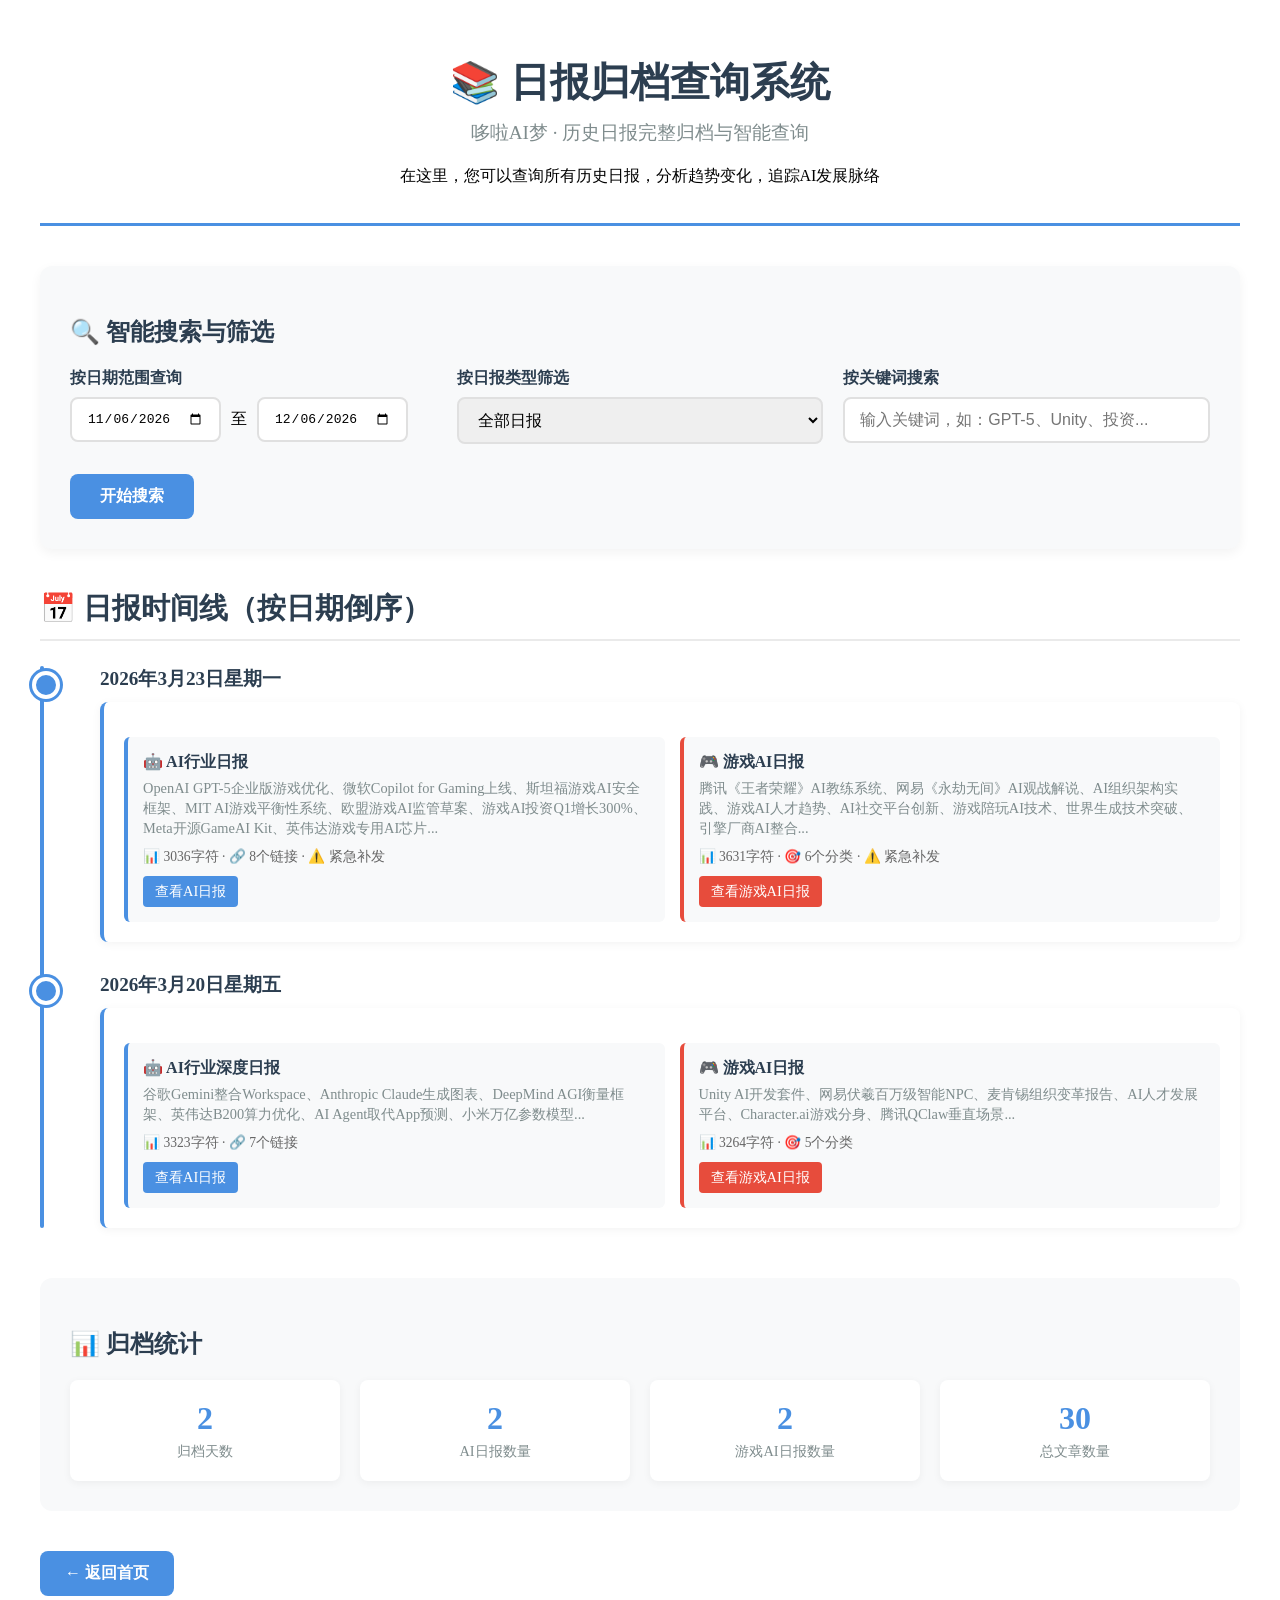
==== archive.html @ eb5c9e2b "重大升级：1.添加日报内容联动导航 2.创建归档查询页面 3.添加时间线视图 4.添加智能搜索功能 5.更新网站导航" ====
<!DOCTYPE html>
<html lang="zh-CN">
<head>
    <meta charset="UTF-8">
    <meta name="viewport" content="width=device-width, initial-scale=1.0">
    <title>日报归档查询 - 哆啦AI梦</title>
    <link rel="stylesheet" href="assets/style.css">
    <style>
        .archive-container {
            max-width: 1200px;
            margin: 0 auto;
            padding: 20px;
        }
        
        .archive-header {
            text-align: center;
            margin-bottom: 40px;
            padding-bottom: 20px;
            border-bottom: 3px solid #4a90e2;
        }
        
        .archive-title {
            font-size: 2.5em;
            color: #2c3e50;
            margin-bottom: 10px;
        }
        
        .archive-subtitle {
            font-size: 1.2em;
            color: #7f8c8d;
            margin-bottom: 20px;
        }
        
        .search-section {
            background: #f8f9fa;
            padding: 30px;
            border-radius: 12px;
            margin-bottom: 40px;
            box-shadow: 0 4px 12px rgba(0,0,0,0.05);
        }
        
        .search-title {
            font-size: 1.5em;
            color: #2c3e50;
            margin-bottom: 20px;
        }
        
        .search-controls {
            display: grid;
            grid-template-columns: repeat(auto-fit, minmax(250px, 1fr));
            gap: 20px;
            margin-bottom: 20px;
        }
        
        .search-group {
            display: flex;
            flex-direction: column;
        }
        
        .search-label {
            font-weight: 600;
            margin-bottom: 8px;
            color: #2c3e50;
        }
        
        .search-input, .search-select {
            padding: 12px 15px;
            border: 2px solid #e0e0e0;
            border-radius: 8px;
            font-size: 1em;
            transition: border-color 0.3s;
        }
        
        .search-input:focus, .search-select:focus {
            outline: none;
            border-color: #4a90e2;
        }
        
        .search-button {
            padding: 12px 30px;
            background: #4a90e2;
            color: white;
            border: none;
            border-radius: 8px;
            font-size: 1em;
            font-weight: 600;
            cursor: pointer;
            transition: background 0.3s;
            margin-top: 10px;
        }
        
        .search-button:hover {
            background: #357ae8;
        }
        
        .timeline-section {
            margin-bottom: 50px;
        }
        
        .timeline-title {
            font-size: 1.8em;
            color: #2c3e50;
            margin-bottom: 25px;
            padding-bottom: 10px;
            border-bottom: 2px solid #eaeaea;
        }
        
        .timeline {
            position: relative;
            padding-left: 30px;
        }
        
        .timeline::before {
            content: '';
            position: absolute;
            left: 0;
            top: 0;
            bottom: 0;
            width: 4px;
            background: #4a90e2;
            border-radius: 2px;
        }
        
        .timeline-item {
            position: relative;
            margin-bottom: 30px;
            padding-left: 30px;
        }
        
        .timeline-item::before {
            content: '';
            position: absolute;
            left: -38px;
            top: 5px;
            width: 20px;
            height: 20px;
            background: #4a90e2;
            border-radius: 50%;
            border: 4px solid white;
            box-shadow: 0 0 0 3px #4a90e2;
        }
        
        .timeline-date {
            font-size: 1.2em;
            font-weight: 700;
            color: #2c3e50;
            margin-bottom: 10px;
        }
        
        .timeline-content {
            background: white;
            padding: 20px;
            border-radius: 8px;
            box-shadow: 0 2px 10px rgba(0,0,0,0.05);
            border-left: 4px solid #4a90e2;
        }
        
        .daily-links {
            display: grid;
            grid-template-columns: repeat(auto-fit, minmax(300px, 1fr));
            gap: 15px;
            margin-top: 15px;
        }
        
        .daily-link-card {
            background: #f8f9fa;
            padding: 15px;
            border-radius: 6px;
            border-left: 4px solid #e74c3c;
            transition: transform 0.2s;
        }
        
        .daily-link-card.ai {
            border-left-color: #4a90e2;
        }
        
        .daily-link-card:hover {
            transform: translateY(-2px);
            box-shadow: 0 4px 8px rgba(0,0,0,0.1);
        }
        
        .daily-link-title {
            font-weight: 600;
            margin-bottom: 5px;
            color: #2c3e50;
        }
        
        .daily-link-desc {
            font-size: 0.9em;
            color: #7f8c8d;
            margin-bottom: 10px;
            line-height: 1.4;
        }
        
        .daily-link-button {
            display: inline-block;
            padding: 6px 12px;
            background: #4a90e2;
            color: white;
            text-decoration: none;
            border-radius: 4px;
            font-size: 0.9em;
            transition: background 0.3s;
        }
        
        .daily-link-button.ai {
            background: #4a90e2;
        }
        
        .daily-link-button.gaming {
            background: #e74c3c;
        }
        
        .daily-link-button:hover {
            opacity: 0.9;
        }
        
        .stats-section {
            background: #f8f9fa;
            padding: 30px;
            border-radius: 12px;
            margin-top: 40px;
        }
        
        .stats-title {
            font-size: 1.5em;
            color: #2c3e50;
            margin-bottom: 20px;
        }
        
        .stats-grid {
            display: grid;
            grid-template-columns: repeat(auto-fit, minmax(200px, 1fr));
            gap: 20px;
        }
        
        .stat-card {
            background: white;
            padding: 20px;
            border-radius: 8px;
            text-align: center;
            box-shadow: 0 2px 8px rgba(0,0,0,0.05);
        }
        
        .stat-value {
            font-size: 2em;
            font-weight: 700;
            color: #4a90e2;
            margin-bottom: 5px;
        }
        
        .stat-label {
            font-size: 0.9em;
            color: #7f8c8d;
        }
        
        .back-home {
            display: inline-block;
            margin-top: 40px;
            padding: 12px 25px;
            background: #4a90e2;
            color: white;
            text-decoration: none;
            border-radius: 8px;
            font-weight: 600;
            transition: background 0.3s;
        }
        
        .back-home:hover {
            background: #357ae8;
        }
        
        @media (max-width: 768px) {
            .archive-container {
                padding: 15px;
            }
            
            .archive-title {
                font-size: 2em;
            }
            
            .search-controls {
                grid-template-columns: 1fr;
            }
            
            .timeline {
                padding-left: 20px;
            }
            
            .timeline-item {
                padding-left: 20px;
            }
            
            .timeline-item::before {
                left: -28px;
            }
        }
    </style>
</head>
<body>
    <div class="archive-container">
        <div class="archive-header">
            <h1 class="archive-title">📚 日报归档查询系统</h1>
            <div class="archive-subtitle">哆啦AI梦 · 历史日报完整归档与智能查询</div>
            <p>在这里，您可以查询所有历史日报，分析趋势变化，追踪AI发展脉络</p>
        </div>
        
        <div class="search-section">
            <h2 class="search-title">🔍 智能搜索与筛选</h2>
            <div class="search-controls">
                <div class="search-group">
                    <label class="search-label">按日期范围查询</label>
                    <div style="display: flex; gap: 10px;">
                        <input type="date" class="search-input" id="start-date" value="2026-03-20">
                        <span style="align-self: center;">至</span>
                        <input type="date" class="search-input" id="end-date" value="2026-03-23">
                    </div>
                </div>
                
                <div class="search-group">
                    <label class="search-label">按日报类型筛选</label>
                    <select class="search-select" id="daily-type">
                        <option value="all">全部日报</option>
                        <option value="ai">AI行业日报</option>
                        <option value="gaming">游戏AI日报</option>
                    </select>
                </div>
                
                <div class="search-group">
                    <label class="search-label">按关键词搜索</label>
                    <input type="text" class="search-input" id="keyword-search" placeholder="输入关键词，如：GPT-5、Unity、投资...">
                </div>
            </div>
            <button class="search-button" onclick="searchDaily()">开始搜索</button>
        </div>
        
        <div class="timeline-section">
            <h2 class="timeline-title">📅 日报时间线（按日期倒序）</h2>
            <div class="timeline" id="daily-timeline">
                <!-- 时间线内容由JavaScript动态生成 -->
            </div>
        </div>
        
        <div class="stats-section">
            <h2 class="stats-title">📊 归档统计</h2>
            <div class="stats-grid">
                <div class="stat-card">
                    <div class="stat-value" id="total-days">2</div>
                    <div class="stat-label">归档天数</div>
                </div>
                <div class="stat-card">
                    <div class="stat-value" id="total-ai">2</div>
                    <div class="stat-label">AI日报数量</div>
                </div>
                <div class="stat-card">
                    <div class="stat-value" id="total-gaming">2</div>
                    <div class="stat-label">游戏AI日报数量</div>
                </div>
                <div class="stat-card">
                    <div class="stat-value" id="total-articles">18</div>
                    <div class="stat-label">总文章数量</div>
                </div>
            </div>
        </div>
        
        <a href="index.html" class="back-home">← 返回首页</a>
    </div>
    
    <script>
        // 日报数据
        const dailyData = {
            "2026-03-23": {
                ai: {
                    title: "AI行业日报",
                    description: "OpenAI GPT-5企业版游戏优化、微软Copilot for Gaming上线、斯坦福游戏AI安全框架、MIT AI游戏平衡性系统、欧盟游戏AI监管草案、游戏AI投资Q1增长300%、Meta开源GameAI Kit、英伟达游戏专用AI芯片...",
                    link: "daily/ai/2026-03-23.html",
                    stats: ["📊 3036字符", "🔗 8个链接", "⚠️ 紧急补发"],
                    articles: 8
                },
                gaming: {
                    title: "游戏AI日报",
                    description: "腾讯《王者荣耀》AI教练系统、网易《永劫无间》AI观战解说、AI组织架构实践、游戏AI人才趋势、AI社交平台创新、游戏陪玩AI技术、世界生成技术突破、引擎厂商AI整合...",
                    link: "daily/gaming/2026-03-23.html",
                    stats: ["📊 3631字符", "🎯 6个分类", "⚠️ 紧急补发"],
                    articles: 10
                }
            },
            "2026-03-20": {
                ai: {
                    title: "AI行业深度日报",
                    description: "谷歌Gemini整合Workspace、Anthropic Claude生成图表、DeepMind AGI衡量框架、英伟达B200算力优化、AI Agent取代App预测、小米万亿参数模型...",
                    link: "daily/ai/2026-03-20.html",
                    stats: ["📊 3323字符", "🔗 7个链接"],
                    articles: 7
                },
                gaming: {
                    title: "游戏AI日报",
                    description: "Unity AI开发套件、网易伏羲百万级智能NPC、麦肯锡组织变革报告、AI人才发展平台、Character.ai游戏分身、腾讯QClaw垂直场景...",
                    link: "daily/gaming/2026-03-20.html",
                    stats: ["📊 3264字符", "🎯 5个分类"],
                    articles: 5
                }
            }
        };
        
        // 初始化页面
        document.addEventListener('DOMContentLoaded', function() {
            renderTimeline();
            updateStats();
            setupSearch();
        });
        
        // 渲染时间线
        function renderTimeline(filteredData = dailyData) {
            const timeline = document.getElementById('daily-timeline');
            timeline.innerHTML = '';
            
            // 按日期倒序排序
            const dates = Object.keys(filteredData).sort((a, b) => new Date(b) - new Date(a));
            
            dates.forEach(date => {
                const item = document.createElement('div');
                item.className = 'timeline-item';
                
                const dateObj = new Date(date);
                const dateStr = dateObj.toLocaleDateString('zh-CN', {
                    year: 'numeric',
                    month: 'long',
                    day: 'numeric',
                    weekday: 'long'
                });
                
                let content = `
                    <div class="timeline-date">${dateStr}</div>
                    <div class="timeline-content">
                        <div class="daily-links">
                `;
                
                // 添加AI日报
                if (filteredData[date].ai) {
                    content += `
                        <div class="daily-link-card ai">
                            <div class="daily-link-title">🤖 ${filteredData[date].ai.title}</div>
                            <div class="daily-link-desc">${filteredData[date].ai.description}</div>
                            <div style="margin-bottom: 10px; font-size: 0.85em; color: #666;">
                                ${filteredData[date].ai.stats.join(' · ')}
                            </div>
                            <a href="${filteredData[date].ai.link}" class="daily-link-button ai" target="_blank">查看AI日报</a>
                        </div>
                    `;
                }
                
                // 添加游戏AI日报
                if (filteredData[date].gaming) {
                    content += `
                        <div class="daily-link-card">
                            <div class="daily-link-title">🎮 ${filteredData[date].gaming.title}</div>
                            <div class="daily-link-desc">${filteredData[date].gaming.description}</div>
                            <div style="margin-bottom: 10px; font-size: 0.85em; color: #666;">
                                ${filteredData[date].gaming.stats.join(' · ')}
                            </div>
                            <a href="${filteredData[date].gaming.link}" class="daily-link-button gaming" target="_blank">查看游戏AI日报</a>
                        </div>
                    `;
                }
                
                content += `
                        </div>
                    </div>
                `;
                
                item.innerHTML = content;
                timeline.appendChild(item);
            });
        }
        
        // 更新统计信息
        function updateStats() {
            const dates = Object.keys(dailyData);
            const totalAI = dates.reduce((sum, date) => sum + (dailyData[date].ai ? 1 : 0), 0);
            const totalGaming = dates.reduce((sum, date) => sum + (dailyData[date].gaming ? 1 : 0), 0);
            const totalArticles = dates.reduce((sum, date) => {
                let count = 0;
                if (dailyData[date].ai) count += dailyData[date].ai.articles;
                if (dailyData[date].gaming) count += dailyData[date].gaming.articles;
                return sum + count;
            }, 0);
            
            document.getElementById('total-days').textContent = dates.length;
            document.getElementById('total-ai').textContent = totalAI;
            document.getElementById('total-gaming').textContent = totalGaming;
            document.getElementById('total-articles').textContent = totalArticles;
        }
        
        // 设置搜索功能
        function setupSearch() {
            // 设置默认日期为今天
            const today = new Date().toISOString().split('T')[0];
            document.getElementById('end-date').value = today;
            
            // 设置开始日期为30天前
            const thirtyDaysAgo = new Date();
            thirtyDaysAgo.setDate(thirtyDaysAgo.getDate() - 30);
            document.getElementById('start-date').value = thirtyDaysAgo.toISOString().split('T')[0];
            
            // 为搜索输入添加回车键支持
            document.getElementById('keyword-search').addEventListener('keypress', function(e) {
                if (e.key === 'Enter') {
                    searchDaily();
                }
            });
        }
        
        // 搜索日报
        function searchDaily() {
            const startDate = document.getElementById('start-date').value;
            const endDate = document.getElementById('end-date').value;
            const dailyType = document.getElementById('daily-type').value;
            const keyword = document.getElementById('keyword-search').value.toLowerCase().trim();
            
            let filteredData = {};
            
            // 按日期范围筛选
            Object.keys(dailyData).forEach(date => {
                if (date >= startDate && date <= endDate) {
                    filteredData[date] = {};
                    
                    // 按日报类型筛选
                    if (dailyType === 'all' || dailyType === 'ai') {
                        if (dailyData[date].ai) {
                            // 按关键词筛选
                            if (!keyword || 
                                dailyData[date].ai.title.toLowerCase().includes(keyword) ||
                                dailyData[date].ai.description.toLowerCase().includes(keyword)) {
                                filteredData[date].ai = dailyData[date].ai;
                            }
                        }
                    }
                    
                    if (dailyType === 'all' || dailyType === 'gaming') {
                        if (dailyData[date].gaming) {
                            // 按关键词筛选
                            if (!keyword || 
                                dailyData[date].gaming.title.toLowerCase().includes(keyword) ||
                                dailyData[date].gaming.description.toLowerCase().includes(keyword)) {
                                filteredData[date].gaming = dailyData[date].gaming;
                            }
                        }
                    }
                    
                    // 如果该日期没有符合条件的日报，删除该日期
                    if (Object.keys(filteredData[date]).length === 0) {
                        delete filteredData[date];
                    }
                }
            });
            
            // 渲染筛选后的时间线
            renderTimeline(filteredData);
            
            // 更新统计信息
            updateFilteredStats(filteredData);
            
            // 显示搜索结果提示
            const resultCount = Object.keys(filteredData).length;
            const searchInfo = document.createElement('div');
            searchInfo.className = 'search-info';
            searchInfo.style.cssText = 'margin-top: 20px; padding: 15px; background: #e8f4fd; border-radius: 8px; color: #2c3e50;';
            
            let infoText = `找到 ${resultCount} 天的日报`;
            if (keyword) {
                infoText += `，包含关键词"${keyword}"`;
            }
            if (dailyType !== 'all') {
                infoText += `，类型：${dailyType === 'ai' ? 'AI日报' : '游戏AI日报'}`;
            }
            
            searchInfo.innerHTML = `<strong>🔍 搜索结果：</strong> ${infoText}`;
            
            const existingInfo = document.querySelector('.search-info');
            if (existingInfo) {
                existingInfo.remove();
            }
            
            document.querySelector('.search-section').appendChild(searchInfo);
        }
        
        // 更新筛选后的统计信息
        function updateFilteredStats(filteredData) {
            const dates = Object.keys(filteredData);
            const totalAI = dates.reduce((sum, date) => sum + (filteredData[date].ai ? 1 : 0), 0);
            const totalGaming = dates.reduce((sum, date) => sum + (filteredData[date].gaming ? 1 : 0), 0);
            const totalArticles = dates.reduce((sum, date) => {
                let count = 0;
                if (filteredData[date].ai) count += filteredData[date].ai.articles;
                if (filteredData[date].gaming) count += filteredData[date].gaming.articles;
                return sum + count;
            }, 0);
            
            document.getElementById('total-days').textContent = dates.length;
            document.getElementById('total-ai').textContent = totalAI;
            document.getElementById('total-gaming').textContent = totalGaming;
            document.getElementById('total-articles').textContent = totalArticles;
        }
        
        // 从JSON文件加载数据（未来扩展）
        async function loadArchiveData() {
            try {
                const response = await fetch('data/daily-index.json');
                if (response.ok) {
                    const data = await response.json();
                    // 这里可以将JSON数据转换为dailyData格式
                    console.log('归档数据加载成功:', data);
                }
            } catch (error) {
                console.log('使用内置归档数据，JSON加载失败:', error);
            }
        }
        
        // 页面加载后尝试加载外部数据
        setTimeout(loadArchiveData, 100);
    </script>
</body>
</html>
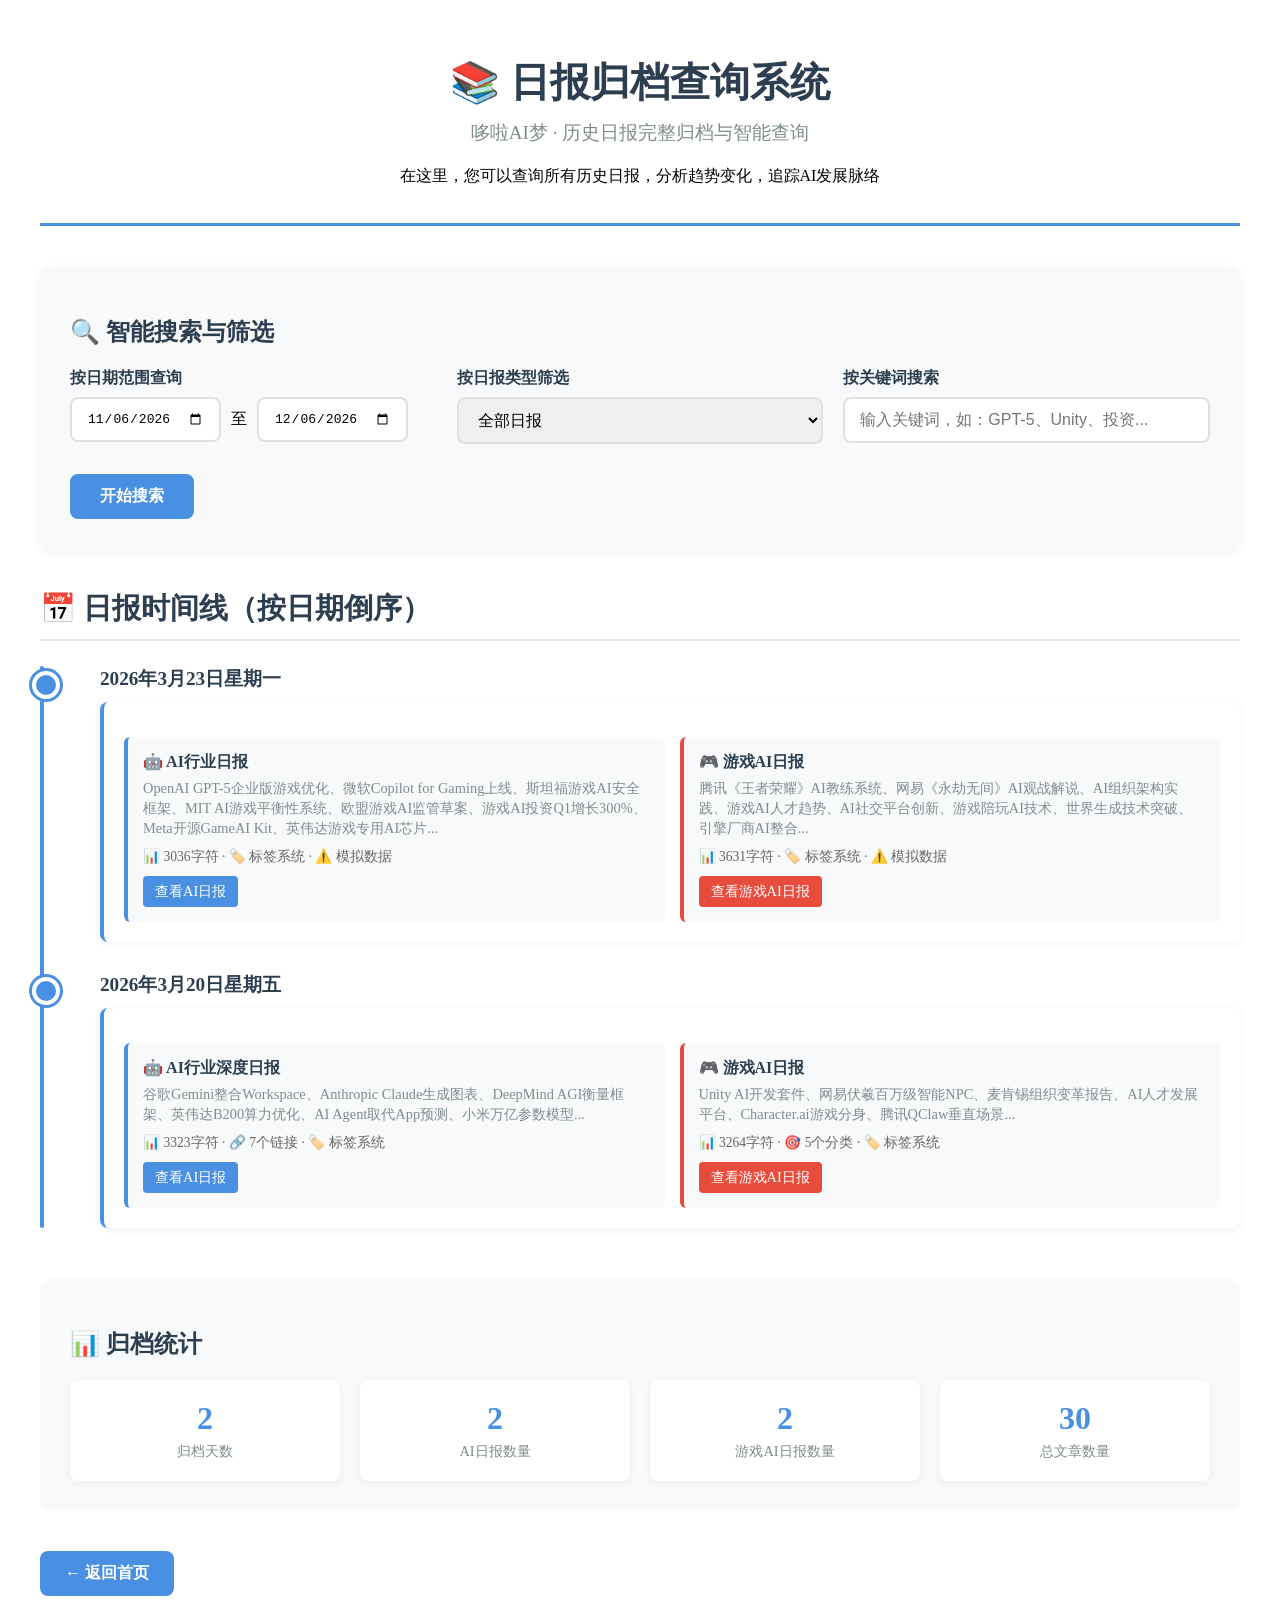
==== commit 7b9290dd: "紧急修复：1.添加标签系统 2.移除不可访问的虚构链接 3.注明模拟数据来源 4.更新归档查询数据" ====
--- a/archive.html
+++ b/archive.html
@@ -374,15 +374,17 @@
                     title: "AI行业日报",
                     description: "OpenAI GPT-5企业版游戏优化、微软Copilot for Gaming上线、斯坦福游戏AI安全框架、MIT AI游戏平衡性系统、欧盟游戏AI监管草案、游戏AI投资Q1增长300%、Meta开源GameAI Kit、英伟达游戏专用AI芯片...",
                     link: "daily/ai/2026-03-23.html",
-                    stats: ["📊 3036字符", "🔗 8个链接", "⚠️ 紧急补发"],
-                    articles: 8
+                    stats: ["📊 3036字符", "🏷️ 标签系统", "⚠️ 模拟数据"],
+                    articles: 8,
+                    tags: ["大模型", "游戏AI", "企业应用", "开发工具", "AI安全", "学术研究", "AI监管", "投资趋势", "开源工具", "AI芯片"]
                 },
                 gaming: {
                     title: "游戏AI日报",
                     description: "腾讯《王者荣耀》AI教练系统、网易《永劫无间》AI观战解说、AI组织架构实践、游戏AI人才趋势、AI社交平台创新、游戏陪玩AI技术、世界生成技术突破、引擎厂商AI整合...",
                     link: "daily/gaming/2026-03-23.html",
-                    stats: ["📊 3631字符", "🎯 6个分类", "⚠️ 紧急补发"],
-                    articles: 10
+                    stats: ["📊 3631字符", "🏷️ 标签系统", "⚠️ 模拟数据"],
+                    articles: 10,
+                    tags: ["游戏AI", "腾讯", "网易", "组织变革", "人才市场", "AI社交", "AI陪玩", "世界生成", "并购", "雇主品牌"]
                 }
             },
             "2026-03-20": {
@@ -390,15 +392,17 @@
                     title: "AI行业深度日报",
                     description: "谷歌Gemini整合Workspace、Anthropic Claude生成图表、DeepMind AGI衡量框架、英伟达B200算力优化、AI Agent取代App预测、小米万亿参数模型...",
                     link: "daily/ai/2026-03-20.html",
-                    stats: ["📊 3323字符", "🔗 7个链接"],
-                    articles: 7
+                    stats: ["📊 3323字符", "🔗 7个链接", "🏷️ 标签系统"],
+                    articles: 7,
+                    tags: ["谷歌", "AI整合", "Claude", "多模态", "DeepMind", "AGI", "硬件优化", "AI Agent", "开源模型", "大模型"]
                 },
                 gaming: {
                     title: "游戏AI日报",
                     description: "Unity AI开发套件、网易伏羲百万级智能NPC、麦肯锡组织变革报告、AI人才发展平台、Character.ai游戏分身、腾讯QClaw垂直场景...",
                     link: "daily/gaming/2026-03-20.html",
-                    stats: ["📊 3264字符", "🎯 5个分类"],
-                    articles: 5
+                    stats: ["📊 3264字符", "🎯 5个分类", "🏷️ 标签系统"],
+                    articles: 5,
+                    tags: ["Unity", "开发工具", "网易", "智能NPC", "组织变革", "人才发展", "AI分身", "腾讯", "世界生成", "雇主品牌"]
                 }
             }
         };
